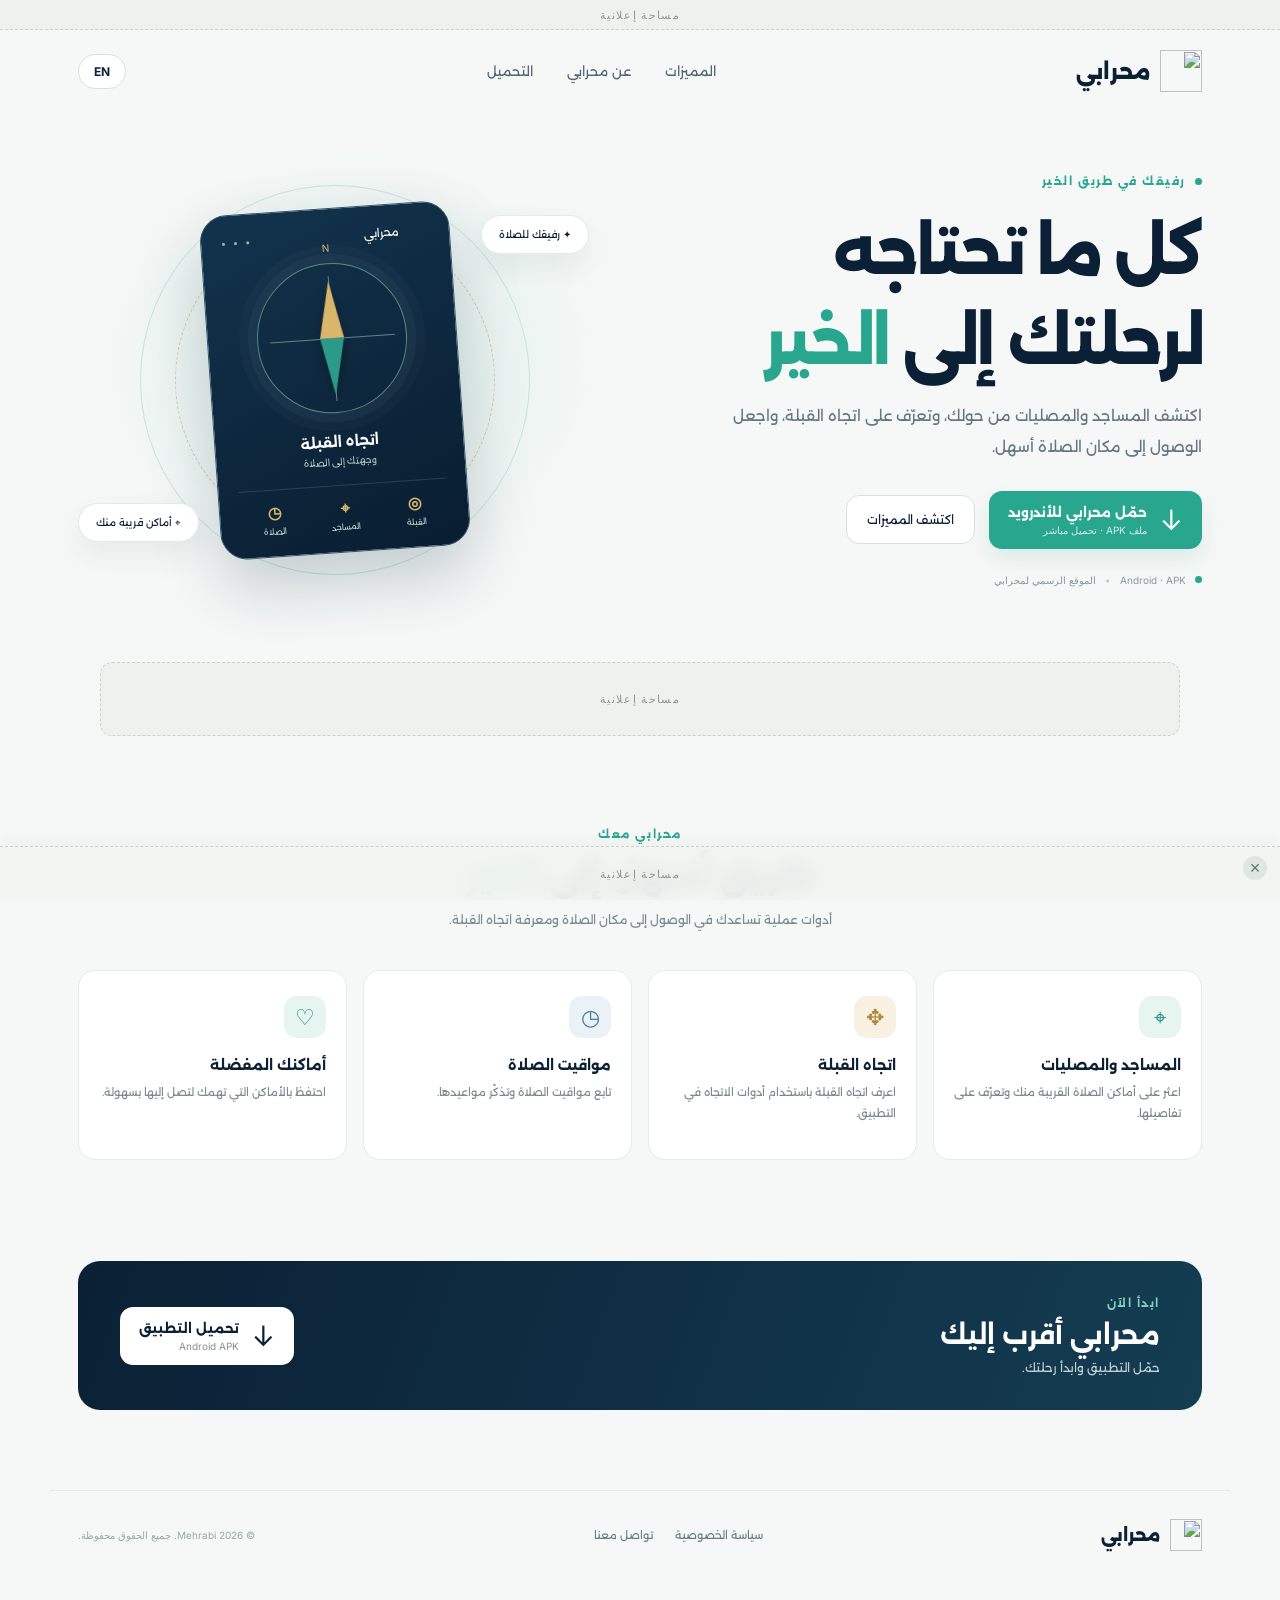
==== index.html @ f96bce85 "Add files via upload" ====
<!doctype html>
<html lang="ar" dir="rtl">
<head>
  <meta charset="utf-8">
  <meta name="viewport" content="width=device-width, initial-scale=1">
  <meta name="theme-color" content="#0b2035">
  <meta name="description" content="محرابي — رفيقك في طريق الخير. اكتشف المساجد والمصليات، واعرف اتجاه القبلة بسهولة.">
  <title>محرابي | الموقع الرسمي</title>
  <link rel="icon" href="assets/mehrabi-mark.svg" type="image/svg+xml">
  <link rel="preconnect" href="https://fonts.googleapis.com">
  <link rel="preconnect" href="https://fonts.gstatic.com" crossorigin>
  <link href="https://fonts.googleapis.com/css2?family=Alexandria:wght@400;500;600;700;800&family=Inter:wght@400;500;600;700;800&display=swap" rel="stylesheet">
  <link rel="stylesheet" href="styles.css">
  <script src="config.js"></script>
  <script defer src="script.js"></script>
</head>
<body>
  <div class="top-ad ad-slot" aria-label="مساحة إعلانية">
    <span data-ar="مساحة إعلانية" data-en="Advertisement">مساحة إعلانية</span>
  </div>

  <header class="site-header">
    <a class="brand" href="#" aria-label="Mehrabi home">
      <img src="assets/mehrabi-mark.svg" alt="" class="brand-mark">
      <span class="brand-name">محرابي</span>
    </a>
    <nav class="nav">
      <a href="#features" data-ar="المميزات" data-en="Features">المميزات</a>
      <a href="#about" data-ar="عن محرابي" data-en="About">عن محرابي</a>
      <a href="#download" data-ar="التحميل" data-en="Download">التحميل</a>
    </nav>
    <button id="languageToggle" class="language-toggle" type="button" aria-label="Switch language">EN</button>
  </header>

  <main>
    <section class="hero" id="about">
      <div class="hero-glow"></div>
      <div class="hero-copy">
        <div class="eyebrow"><span class="live-dot"></span><span data-ar="رفيقك في طريق الخير" data-en="Your companion on the path to good">رفيقك في طريق الخير</span></div>
        <h1 data-ar="كل ما تحتاجه<br>لرحلتك إلى <em>الخير</em>" data-en="Everything you need<br>on your <em>journey to good</em>">كل ما تحتاجه<br>لرحلتك إلى <em>الخير</em></h1>
        <p data-ar="اكتشف المساجد والمصليات من حولك، وتعرّف على اتجاه القبلة، واجعل الوصول إلى مكان الصلاة أسهل." data-en="Discover nearby mosques and prayer spaces, find the Qibla direction, and make every prayer journey easier.">اكتشف المساجد والمصليات من حولك، وتعرّف على اتجاه القبلة، واجعل الوصول إلى مكان الصلاة أسهل.</p>
        <div class="hero-actions" id="download">
          <a class="download-button" id="apkButton" href="#" target="_blank" rel="noopener">
            <span class="download-icon">↓</span>
            <span><strong data-ar="حمّل محرابي للأندرويد" data-en="Download Mehrabi for Android">حمّل محرابي للأندرويد</strong><small data-ar="ملف APK · تحميل مباشر" data-en="APK file · Direct download">ملف APK · تحميل مباشر</small></span>
          </a>
          <a class="secondary-button" href="#features" data-ar="اكتشف المميزات" data-en="Explore features">اكتشف المميزات</a>
        </div>
        <div class="version-line"><span class="version-dot"></span><span id="versionLabel">Android · APK</span><span class="separator">•</span><span data-ar="الموقع الرسمي لمحرابي" data-en="Official Mehrabi website">الموقع الرسمي لمحرابي</span></div>
      </div>
      <div class="hero-art" aria-label="Mehrabi app illustration">
        <div class="orbit orbit-one"></div><div class="orbit orbit-two"></div>
        <div class="app-card">
          <div class="app-card-top"><span class="tiny-brand"><img src="assets/mehrabi-mark.svg" alt=""> محرابي</span><span class="signal">● ● ●</span></div>
          <div class="compass-wrap"><div class="compass-ring"><div class="compass-needle"></div><span class="north">N</span></div></div>
          <div class="app-card-title" data-ar="اتجاه القبلة" data-en="Qibla direction">اتجاه القبلة</div>
          <div class="app-card-sub" data-ar="وجهتك إلى الصلاة" data-en="Your direction to prayer">وجهتك إلى الصلاة</div>
          <div class="mini-stat-row"><div><b>◎</b><span data-ar="القبلة" data-en="Qibla">القبلة</span></div><div><b>⌖</b><span data-ar="المساجد" data-en="Mosques">المساجد</span></div><div><b>◷</b><span data-ar="الصلاة" data-en="Prayer">الصلاة</span></div></div>
        </div>
        <div class="floating-chip chip-top">✦ <span data-ar="رفيقك للصلاة" data-en="Your prayer companion">رفيقك للصلاة</span></div>
        <div class="floating-chip chip-bottom">⌖ <span data-ar="أماكن قريبة منك" data-en="Places near you">أماكن قريبة منك</span></div>
      </div>
    </section>

    <div class="mid-ad ad-slot"><span data-ar="مساحة إعلانية" data-en="Advertisement">مساحة إعلانية</span></div>

    <section class="features section" id="features">
      <div class="section-heading"><span class="section-kicker" data-ar="محرابي معك" data-en="MEHRABI WITH YOU">محرابي معك</span><h2 data-ar="طريق أسهل إلى <em>الخير</em>" data-en="A simpler way to <em>good</em>">طريق أسهل إلى <em>الخير</em></h2><p data-ar="أدوات عملية تساعدك في الوصول إلى مكان الصلاة ومعرفة اتجاه القبلة." data-en="Helpful tools to find prayer spaces and stay oriented toward the Qibla.">أدوات عملية تساعدك في الوصول إلى مكان الصلاة ومعرفة اتجاه القبلة.</p></div>
      <div class="feature-grid">
        <article class="feature-card"><div class="feature-icon">⌖</div><h3 data-ar="المساجد والمصليات" data-en="Mosques & prayer spaces">المساجد والمصليات</h3><p data-ar="اعثر على أماكن الصلاة القريبة منك وتعرّف على تفاصيلها." data-en="Find nearby prayer places and explore useful details about them.">اعثر على أماكن الصلاة القريبة منك وتعرّف على تفاصيلها.</p></article>
        <article class="feature-card"><div class="feature-icon gold">✥</div><h3 data-ar="اتجاه القبلة" data-en="Qibla direction">اتجاه القبلة</h3><p data-ar="اعرف اتجاه القبلة باستخدام أدوات الاتجاه في التطبيق." data-en="Find the Qibla direction with the app's direction tools.">اعرف اتجاه القبلة باستخدام أدوات الاتجاه في التطبيق.</p></article>
        <article class="feature-card"><div class="feature-icon blue">◷</div><h3 data-ar="مواقيت الصلاة" data-en="Prayer times">مواقيت الصلاة</h3><p data-ar="تابع مواقيت الصلاة وتذكّر مواعيدها." data-en="Keep track of prayer times and stay reminded.">تابع مواقيت الصلاة وتذكّر مواعيدها.</p></article>
        <article class="feature-card"><div class="feature-icon">♡</div><h3 data-ar="أماكنك المفضلة" data-en="Your favorites">أماكنك المفضلة</h3><p data-ar="احتفظ بالأماكن التي تهمك لتصل إليها بسهولة." data-en="Save places that matter to you for quick access.">احتفظ بالأماكن التي تهمك لتصل إليها بسهولة.</p></article>
      </div>
    </section>

    <section class="download-panel">
      <div><span class="section-kicker" data-ar="ابدأ الآن" data-en="GET STARTED">ابدأ الآن</span><h2 data-ar="محرابي أقرب إليك" data-en="Mehrabi is closer than ever">محرابي أقرب إليك</h2><p data-ar="حمّل التطبيق وابدأ رحلتك." data-en="Download the app and get started.">حمّل التطبيق وابدأ رحلتك.</p></div>
      <a class="download-button light" id="bottomApkButton" href="#" target="_blank" rel="noopener"><span class="download-icon">↓</span><span><strong data-ar="تحميل التطبيق" data-en="Download app">تحميل التطبيق</strong><small>Android APK</small></span></a>
    </section>
  </main>

  <footer class="footer">
    <a class="brand footer-brand" href="#"><img src="assets/mehrabi-mark.svg" alt="" class="brand-mark"><span class="brand-name">محرابي</span></a>
    <div class="footer-links"><a id="privacyLink" href="#" data-ar="سياسة الخصوصية" data-en="Privacy policy">سياسة الخصوصية</a><a id="contactLink" href="#" data-ar="تواصل معنا" data-en="Contact us">تواصل معنا</a><a id="playLink" class="hidden" href="#" target="_blank" rel="noopener">Google Play</a></div>
    <p>© <span id="year"></span> Mehrabi. <span data-ar="جميع الحقوق محفوظة." data-en="All rights reserved.">جميع الحقوق محفوظة.</span></p>
  </footer>

  <div class="bottom-ad ad-slot" id="bottomAd"><span data-ar="مساحة إعلانية" data-en="Advertisement">مساحة إعلانية</span><button id="closeAd" type="button" aria-label="Close ad placeholder">×</button></div>
</body>
</html>
---- styles.css ----
:root{--navy:#0b2035;--navy2:#102d46;--teal:#28a68e;--gold:#d9b66c;--ink:#142b3d;--muted:#6d7d88;--paper:#f6f8f7;--line:#e4ebe8}*{box-sizing:border-box}html{scroll-behavior:smooth}body{margin:0;background:var(--paper);color:var(--ink);font-family:"Alexandria",sans-serif;padding-bottom:64px}a{color:inherit;text-decoration:none}.ad-slot{display:flex;align-items:center;justify-content:center;background:#eef2ef;color:#8a9993;border:1px dashed #c8d3cd;font:500 11px "Inter",sans-serif;letter-spacing:.12em}.top-ad{height:30px;border-width:0 0 1px}.mid-ad{height:74px;max-width:1080px;margin:0 auto 15px;border-radius:12px}.site-header{height:82px;max-width:1180px;padding:0 28px;margin:auto;display:flex;align-items:center;justify-content:space-between}.brand{display:flex;align-items:center;gap:10px}.brand-mark{width:42px;height:42px}.brand-name{font-size:21px;font-weight:800;color:var(--navy)}.nav{display:flex;gap:34px;color:#526575;font-size:13px}.nav a:hover,.footer-links a:hover{color:var(--teal)}.language-toggle{border:1px solid #d8e1dc;border-radius:30px;background:white;color:var(--navy);font:700 12px "Inter";padding:9px 15px;cursor:pointer}.hero{max-width:1180px;min-height:530px;margin:0 auto;padding:58px 28px 72px;display:grid;grid-template-columns:1.05fr .95fr;align-items:center;gap:40px;position:relative;overflow:hidden}.hero-copy{position:relative;z-index:2}.eyebrow,.section-kicker{font-size:11px;letter-spacing:.14em;color:var(--teal);font-weight:700;display:flex;align-items:center;gap:9px}.live-dot,.version-dot{width:7px;height:7px;background:var(--teal);border-radius:50%;display:inline-block}.hero h1{font-size:clamp(38px,5vw,62px);line-height:1.45;letter-spacing:-.05em;color:var(--navy);margin:20px 0 12px;font-weight:800}.hero h1 em,.section-heading h2 em{font-style:normal;color:var(--teal)}.hero-copy>p{font-size:15px;line-height:2.1;color:#657681;max-width:520px;margin:0 0 28px}.hero-actions{display:flex;align-items:center;gap:14px;flex-wrap:wrap}.download-button{display:inline-flex;align-items:center;gap:13px;background:var(--teal);color:white;padding:13px 19px;border-radius:13px;box-shadow:0 10px 24px #188c751f;transition:.2s}.download-button:hover{transform:translateY(-2px);box-shadow:0 14px 28px #188c7530}.download-button strong,.download-button small{display:block}.download-button strong{font-size:13px}.download-button small{font:10px "Inter";opacity:.8;margin-top:4px}.download-icon{font:28px "Inter";line-height:1}.secondary-button{border:1px solid #d8e1dc;background:#fff;border-radius:13px;padding:16px 20px;font-size:12px;color:var(--navy)}.version-line{display:flex;align-items:center;gap:9px;color:#8a989f;font:10px "Inter";margin-top:25px}.separator{color:#c0cbc5}.hero-art{height:420px;position:relative;display:grid;place-items:center}.hero-glow{position:absolute;width:600px;height:500px;top:0;left:0;background:radial-gradient(ellipse,#dcefe9 0%,#f6f8f7 65%);pointer-events:none}.orbit{position:absolute;border:1px solid #c9e3da;border-radius:50%;width:390px;height:390px}.orbit-two{width:320px;height:320px;border-style:dashed;border-color:#d8c89d}.app-card{position:relative;width:250px;height:345px;background:linear-gradient(155deg,#12334d,#091d30);border:1px solid #31516a;border-radius:27px;box-shadow:0 30px 65px #102b3d35;padding:20px;color:white;transform:rotate(-4deg);z-index:1}.app-card-top{display:flex;align-items:center;justify-content:space-between;font-size:11px}.tiny-brand{display:flex;align-items:center;gap:7px}.tiny-brand img{width:23px}.signal{font-size:7px;letter-spacing:3px;color:#74c7b3}.compass-wrap{height:190px;display:grid;place-items:center}.compass-ring{width:150px;height:150px;border:1px solid #5b897f;border-radius:50%;position:relative;display:grid;place-items:center;box-shadow:0 0 0 9px #ffffff08,0 0 0 18px #ffffff05}.compass-ring:before,.compass-ring:after{content:"";position:absolute;background:#5b897f}.compass-ring:before{height:125px;width:1px}.compass-ring:after{width:125px;height:1px}.compass-needle{width:0;height:0;border-left:12px solid transparent;border-right:12px solid transparent;border-bottom:57px solid var(--gold);position:absolute;top:17px;filter:drop-shadow(0 4px 6px #0005)}.compass-needle:after{content:"";position:absolute;top:57px;left:-12px;border-left:12px solid transparent;border-right:12px solid transparent;border-top:57px solid #2b9b87}.north{position:absolute;top:-23px;font:10px "Inter";color:var(--gold)}.app-card-title{text-align:center;font-weight:700;font-size:14px}.app-card-sub{text-align:center;font-size:9px;color:#a7c1bd;margin-top:5px}.mini-stat-row{display:flex;justify-content:space-around;border-top:1px solid #ffffff20;margin-top:18px;padding-top:13px}.mini-stat-row div{display:grid;justify-items:center;gap:4px}.mini-stat-row b{font-size:16px;color:var(--gold)}.mini-stat-row span{font-size:8px;color:#b8cbc8}.floating-chip{position:absolute;background:white;border:1px solid #e2ebe6;border-radius:40px;padding:12px 17px;box-shadow:0 12px 30px #173b3014;color:var(--navy);font-size:10px;z-index:2}.chip-top{top:45px;right:4px}.chip-bottom{bottom:48px;left:0}.section{max-width:1180px;margin:0 auto;padding:76px 28px}.section-heading{text-align:center;max-width:600px;margin:0 auto 38px}.section-heading .section-kicker{justify-content:center}.section-heading h2{font-size:34px;color:var(--navy);margin:13px 0 8px}.section-heading p{font-size:12px;line-height:2;color:#7b8a91}.feature-grid{display:grid;grid-template-columns:repeat(4,1fr);gap:16px}.feature-card{background:white;border:1px solid var(--line);border-radius:17px;padding:25px 20px;min-height:190px;transition:.2s}.feature-card:hover{transform:translateY(-4px);box-shadow:0 15px 35px #153c2c0d}.feature-icon{width:42px;height:42px;border-radius:13px;background:#e7f5f0;color:#168b75;display:grid;place-items:center;font-size:22px}.feature-icon.gold{background:#f8f1e2;color:#b18a3e}.feature-icon.blue{background:#eaf1f7;color:#477a9b}.feature-card h3{font-size:14px;margin:18px 0 8px;color:var(--navy)}.feature-card p{font-size:11px;line-height:1.9;color:#7b8a91;margin:0}.download-panel{max-width:1124px;margin:25px auto 80px;padding:35px 42px;background:linear-gradient(110deg,#0b2035,#143d52);border-radius:22px;display:flex;align-items:center;justify-content:space-between;color:white;gap:20px}.download-panel .section-kicker{color:#7dd0bc}.download-panel h2{font-size:26px;margin:9px 0}.download-panel p{font-size:12px;color:#c0d1d3;margin:0}.download-button.light{background:#fff;color:var(--navy);box-shadow:none}.download-button.light small{color:#63767d}.footer{max-width:1180px;margin:auto;padding:28px;display:flex;align-items:center;justify-content:space-between;gap:18px;border-top:1px solid var(--line);flex-wrap:wrap}.footer-brand .brand-mark{width:32px;height:32px}.footer-brand .brand-name{font-size:17px}.footer-links{display:flex;gap:22px;font-size:11px;color:#6e7d83}.footer>p{font:10px "Inter";color:#9aa6a6;margin:0}.bottom-ad{position:fixed;z-index:10;bottom:0;left:0;right:0;height:54px;background:#f2f5f2ee;backdrop-filter:blur(10px);border-width:1px 0 0;box-shadow:0 -5px 18px #102b3d0a}.bottom-ad button{position:absolute;right:13px;top:9px;border:0;background:#dfe7e2;border-radius:50%;width:24px;height:24px;color:#61736b;font-size:18px;cursor:pointer}.hidden{display:none!important}body[dir="ltr"]{font-family:"Inter",sans-serif}body[dir="ltr"] .hero-copy,body[dir="ltr"] .feature-card{text-align:left}body[dir="ltr"] .hero-actions,body[dir="ltr"] .version-line{direction:ltr}body[dir="ltr"] .chip-top{right:auto;left:4px}body[dir="ltr"] .chip-bottom{left:auto;right:0}body[dir="ltr"] .top-ad,body[dir="ltr"] .mid-ad,body[dir="ltr"] .bottom-ad{letter-spacing:.12em}@media(max-width:850px){.hero{grid-template-columns:1fr;padding-top:45px;gap:10px}.hero-copy{text-align:center}.hero-copy>p{margin-left:auto;margin-right:auto}.eyebrow,.hero-actions,.version-line{justify-content:center}.hero-art{height:370px}.hero-glow{left:50%;transform:translateX(-50%)}.feature-grid{grid-template-columns:repeat(2,1fr)}.nav{gap:15px}.download-panel{margin:20px 18px 65px;padding:28px;}}@media(max-width:560px){.site-header{height:68px;padding:0 17px}.brand-mark{width:35px;height:35px}.brand-name{font-size:18px}.nav{display:none}.hero{padding:43px 20px 45px;min-height:auto}.hero h1{font-size:39px}.hero-copy>p{font-size:13px}.hero-art{height:335px}.app-card{transform:scale(.88) rotate(-4deg)}.orbit{transform:scale(.85)}.chip-top{right:0;top:22px}.chip-bottom{left:0;bottom:23px}.section{padding:55px 18px}.section-heading h2{font-size:27px}.feature-grid{gap:10px}.feature-card{padding:19px 14px;min-height:185px}.feature-card h3{font-size:12px}.feature-card p{font-size:10px}.download-panel{margin:10px 14px 55px;padding:25px 20px;flex-direction:column;text-align:center;align-items:stretch}.download-panel .download-button{justify-content:center}.footer{padding:24px 18px;justify-content:center;text-align:center}.footer-links{width:100%;justify-content:center}.footer>p{width:100%}.mid-ad{margin:0 14px 10px;height:58px}}
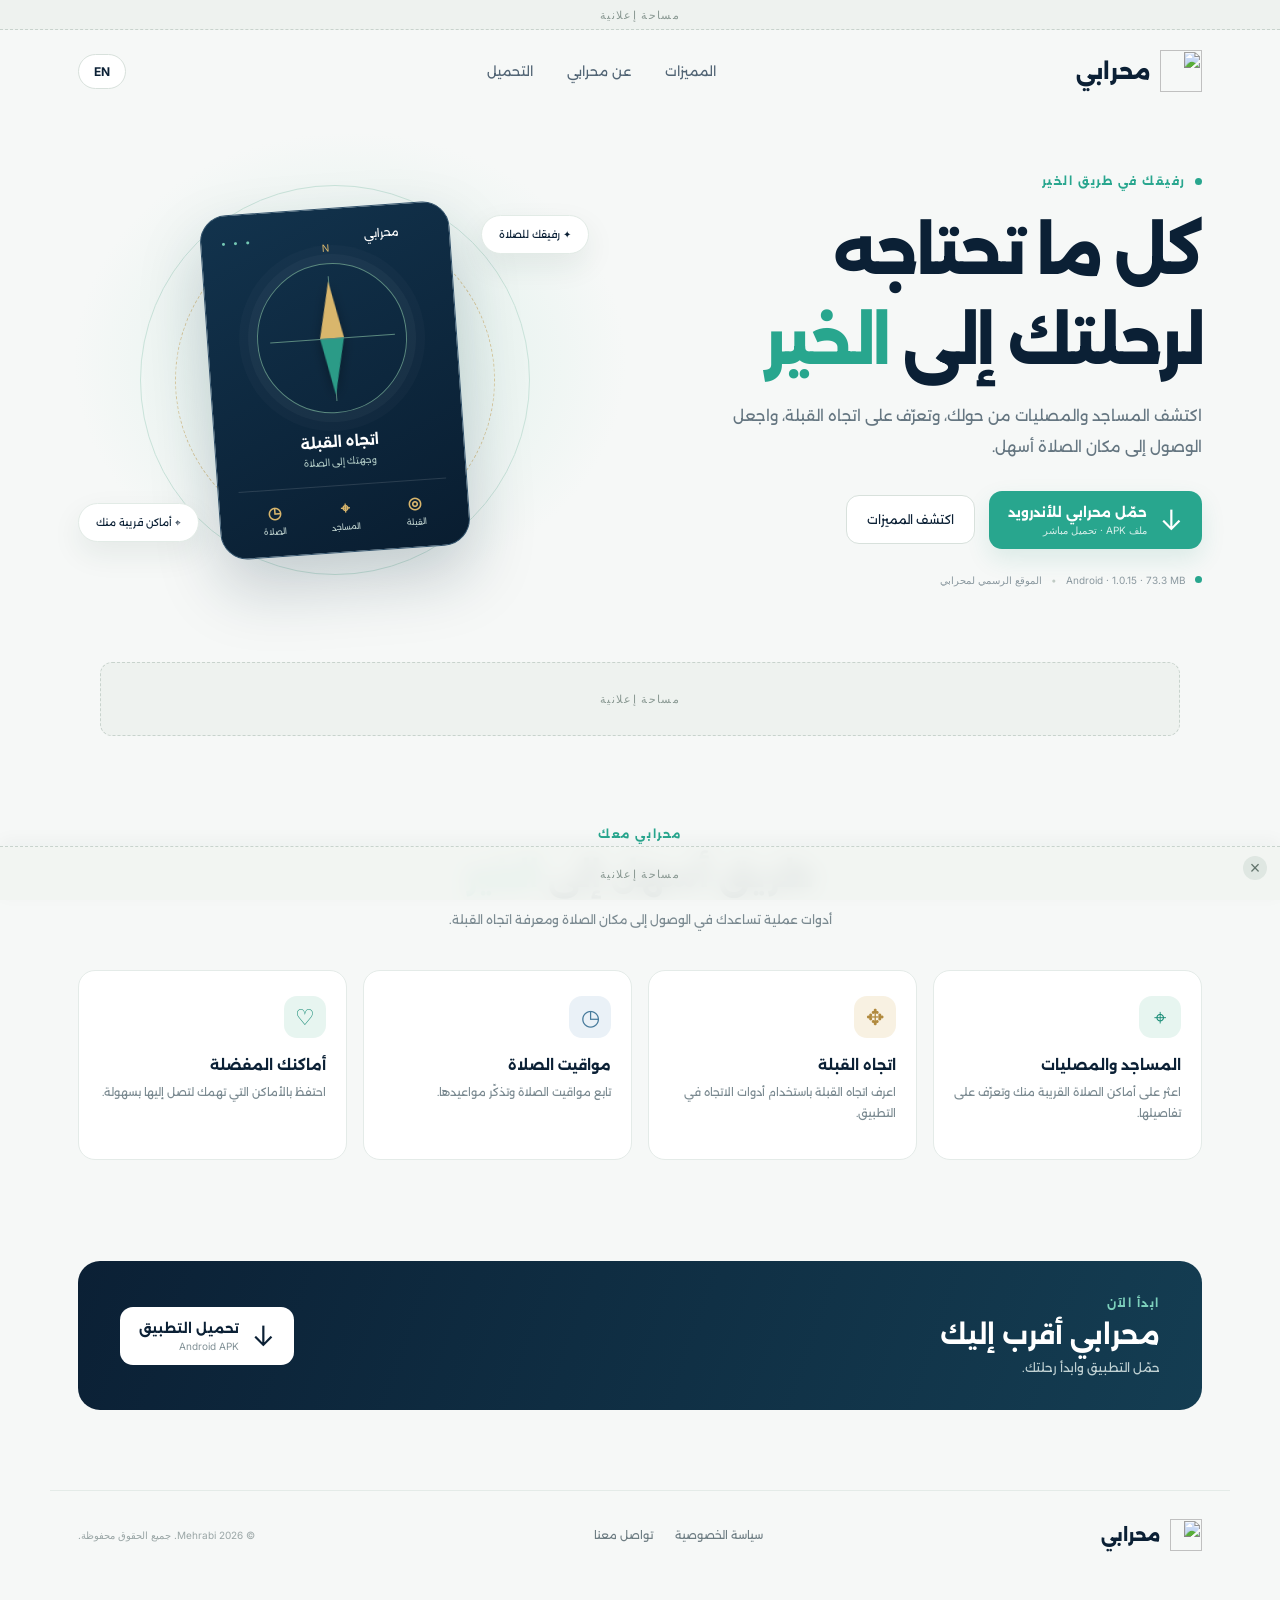
==== commit 77392325: "Add AdSense site verification code" ====
--- a/index.html
+++ b/index.html
@@ -11,6 +11,7 @@
   <link rel="preconnect" href="https://fonts.gstatic.com" crossorigin>
   <link href="https://fonts.googleapis.com/css2?family=Alexandria:wght@400;500;600;700;800&family=Inter:wght@400;500;600;700;800&display=swap" rel="stylesheet">
   <link rel="stylesheet" href="styles.css">
+  <script async src="https://pagead2.googlesyndication.com/pagead/js/adsbygoogle.js?client=ca-pub-3854975250525461" crossorigin="anonymous"></script>
   <script src="config.js"></script>
   <script defer src="script.js"></script>
 </head>
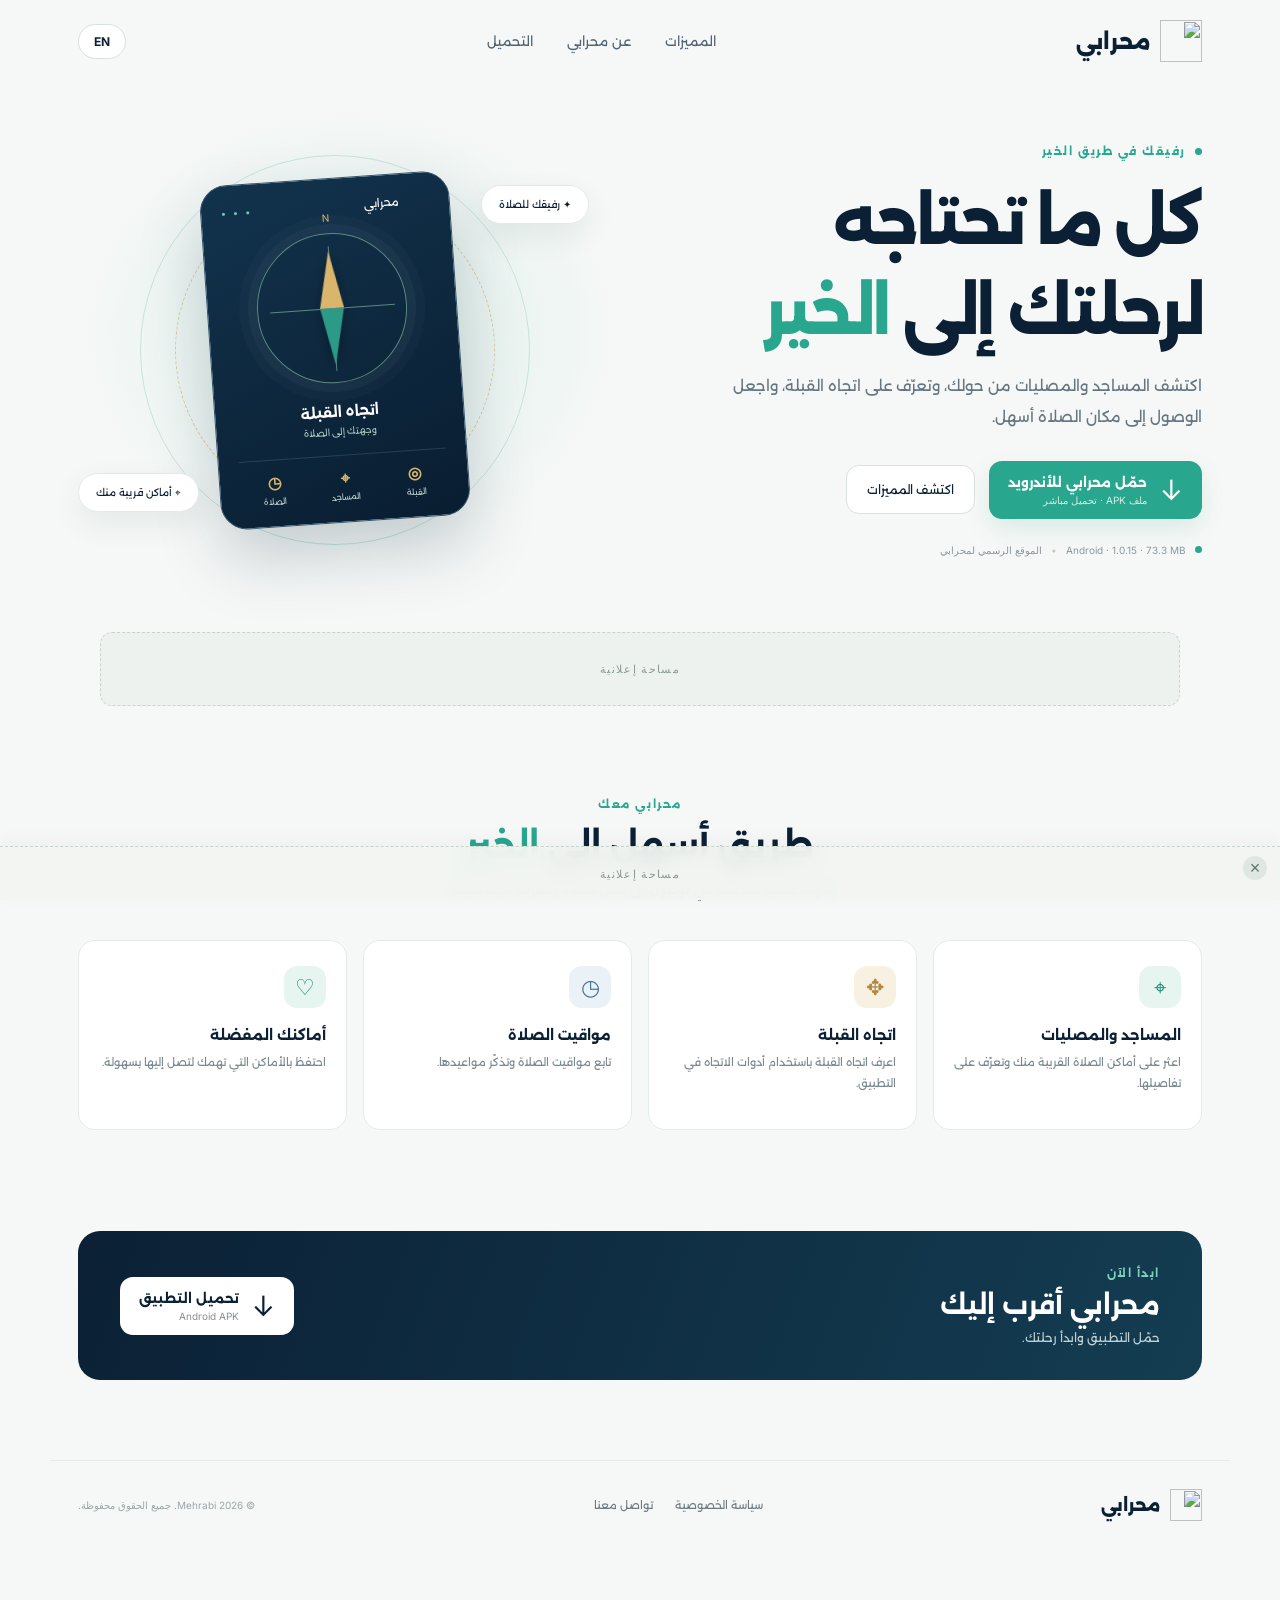
==== commit efdf73d4: "Remove top ad placeholder and use official Mehrabi app icon" ====
--- a/index.html
+++ b/index.html
@@ -6,7 +6,7 @@
   <meta name="theme-color" content="#0b2035">
   <meta name="description" content="محرابي — رفيقك في طريق الخير. اكتشف المساجد والمصليات، واعرف اتجاه القبلة بسهولة.">
   <title>محرابي | الموقع الرسمي</title>
-  <link rel="icon" href="assets/mehrabi-mark.svg" type="image/svg+xml">
+  <link rel="icon" href="https://raw.githubusercontent.com/Ahmadamjad11/Mehrabi/main/assets/images/icon.png" type="image/svg+xml">
   <link rel="preconnect" href="https://fonts.googleapis.com">
   <link rel="preconnect" href="https://fonts.gstatic.com" crossorigin>
   <link href="https://fonts.googleapis.com/css2?family=Alexandria:wght@400;500;600;700;800&family=Inter:wght@400;500;600;700;800&display=swap" rel="stylesheet">
@@ -16,13 +16,9 @@
   <script defer src="script.js"></script>
 </head>
 <body>
-  <div class="top-ad ad-slot" aria-label="مساحة إعلانية">
-    <span data-ar="مساحة إعلانية" data-en="Advertisement">مساحة إعلانية</span>
-  </div>
-
   <header class="site-header">
     <a class="brand" href="#" aria-label="Mehrabi home">
-      <img src="assets/mehrabi-mark.svg" alt="" class="brand-mark">
+      <img src="https://raw.githubusercontent.com/Ahmadamjad11/Mehrabi/main/assets/images/icon.png" alt="" class="brand-mark">
       <span class="brand-name">محرابي</span>
     </a>
     <nav class="nav">
@@ -52,7 +48,7 @@
       <div class="hero-art" aria-label="Mehrabi app illustration">
         <div class="orbit orbit-one"></div><div class="orbit orbit-two"></div>
         <div class="app-card">
-          <div class="app-card-top"><span class="tiny-brand"><img src="assets/mehrabi-mark.svg" alt=""> محرابي</span><span class="signal">● ● ●</span></div>
+          <div class="app-card-top"><span class="tiny-brand"><img src="https://raw.githubusercontent.com/Ahmadamjad11/Mehrabi/main/assets/images/icon.png" alt=""> محرابي</span><span class="signal">● ● ●</span></div>
           <div class="compass-wrap"><div class="compass-ring"><div class="compass-needle"></div><span class="north">N</span></div></div>
           <div class="app-card-title" data-ar="اتجاه القبلة" data-en="Qibla direction">اتجاه القبلة</div>
           <div class="app-card-sub" data-ar="وجهتك إلى الصلاة" data-en="Your direction to prayer">وجهتك إلى الصلاة</div>
@@ -82,7 +78,7 @@
   </main>
 
   <footer class="footer">
-    <a class="brand footer-brand" href="#"><img src="assets/mehrabi-mark.svg" alt="" class="brand-mark"><span class="brand-name">محرابي</span></a>
+    <a class="brand footer-brand" href="#"><img src="https://raw.githubusercontent.com/Ahmadamjad11/Mehrabi/main/assets/images/icon.png" alt="" class="brand-mark"><span class="brand-name">محرابي</span></a>
     <div class="footer-links"><a id="privacyLink" href="#" data-ar="سياسة الخصوصية" data-en="Privacy policy">سياسة الخصوصية</a><a id="contactLink" href="#" data-ar="تواصل معنا" data-en="Contact us">تواصل معنا</a><a id="playLink" class="hidden" href="#" target="_blank" rel="noopener">Google Play</a></div>
     <p>© <span id="year"></span> Mehrabi. <span data-ar="جميع الحقوق محفوظة." data-en="All rights reserved.">جميع الحقوق محفوظة.</span></p>
   </footer>
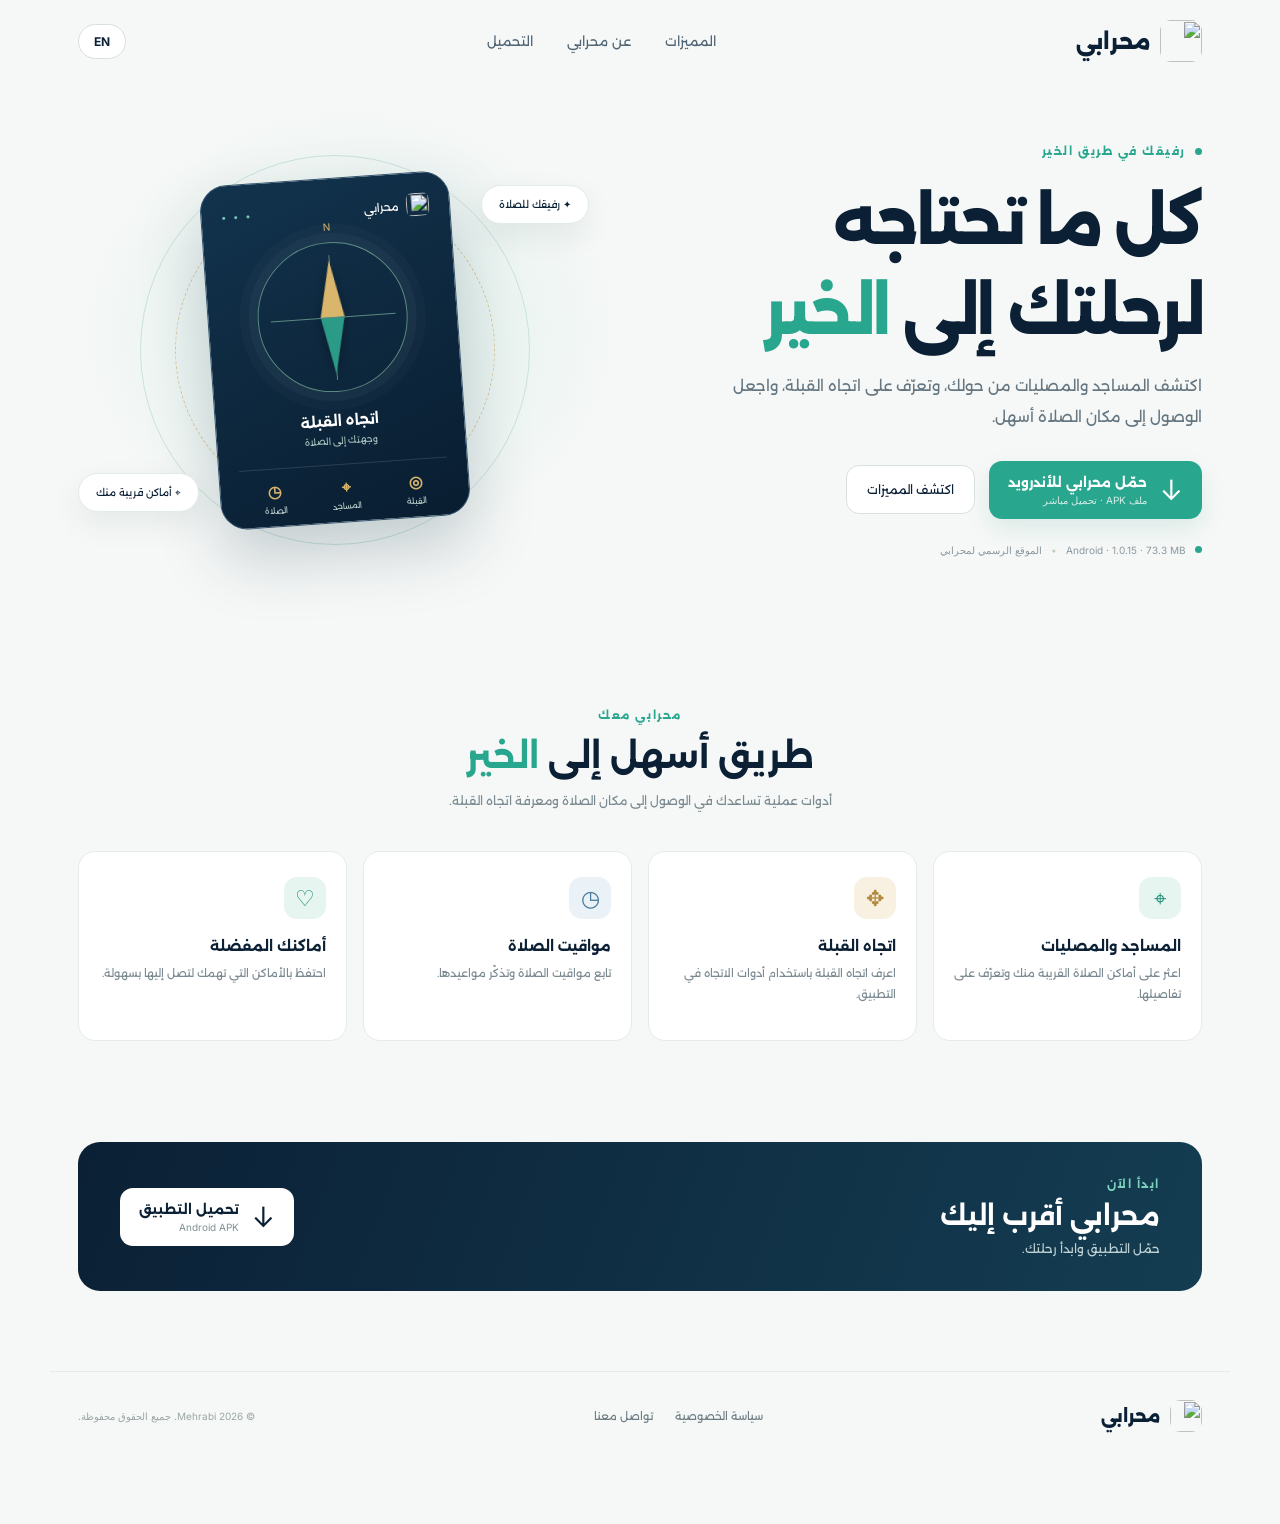
==== commit a29c3d89: "Remove remaining ad placeholder sections" ====
--- a/index.html
+++ b/index.html
@@ -59,8 +59,6 @@
       </div>
     </section>
 
-    <div class="mid-ad ad-slot"><span data-ar="مساحة إعلانية" data-en="Advertisement">مساحة إعلانية</span></div>
-
     <section class="features section" id="features">
       <div class="section-heading"><span class="section-kicker" data-ar="محرابي معك" data-en="MEHRABI WITH YOU">محرابي معك</span><h2 data-ar="طريق أسهل إلى <em>الخير</em>" data-en="A simpler way to <em>good</em>">طريق أسهل إلى <em>الخير</em></h2><p data-ar="أدوات عملية تساعدك في الوصول إلى مكان الصلاة ومعرفة اتجاه القبلة." data-en="Helpful tools to find prayer spaces and stay oriented toward the Qibla.">أدوات عملية تساعدك في الوصول إلى مكان الصلاة ومعرفة اتجاه القبلة.</p></div>
       <div class="feature-grid">
@@ -83,6 +81,5 @@
     <p>© <span id="year"></span> Mehrabi. <span data-ar="جميع الحقوق محفوظة." data-en="All rights reserved.">جميع الحقوق محفوظة.</span></p>
   </footer>
 
-  <div class="bottom-ad ad-slot" id="bottomAd"><span data-ar="مساحة إعلانية" data-en="Advertisement">مساحة إعلانية</span><button id="closeAd" type="button" aria-label="Close ad placeholder">×</button></div>
 </body>
 </html>
--- a/styles.css
+++ b/styles.css
@@ -1 +1 @@
-:root{--navy:#0b2035;--navy2:#102d46;--teal:#28a68e;--gold:#d9b66c;--ink:#142b3d;--muted:#6d7d88;--paper:#f6f8f7;--line:#e4ebe8}*{box-sizing:border-box}html{scroll-behavior:smooth}body{margin:0;background:var(--paper);color:var(--ink);font-family:"Alexandria",sans-serif;padding-bottom:64px}a{color:inherit;text-decoration:none}.ad-slot{display:flex;align-items:center;justify-content:center;background:#eef2ef;color:#8a9993;border:1px dashed #c8d3cd;font:500 11px "Inter",sans-serif;letter-spacing:.12em}.top-ad{height:30px;border-width:0 0 1px}.mid-ad{height:74px;max-width:1080px;margin:0 auto 15px;border-radius:12px}.site-header{height:82px;max-width:1180px;padding:0 28px;margin:auto;display:flex;align-items:center;justify-content:space-between}.brand{display:flex;align-items:center;gap:10px}.brand-mark{width:42px;height:42px}.brand-name{font-size:21px;font-weight:800;color:var(--navy)}.nav{display:flex;gap:34px;color:#526575;font-size:13px}.nav a:hover,.footer-links a:hover{color:var(--teal)}.language-toggle{border:1px solid #d8e1dc;border-radius:30px;background:white;color:var(--navy);font:700 12px "Inter";padding:9px 15px;cursor:pointer}.hero{max-width:1180px;min-height:530px;margin:0 auto;padding:58px 28px 72px;display:grid;grid-template-columns:1.05fr .95fr;align-items:center;gap:40px;position:relative;overflow:hidden}.hero-copy{position:relative;z-index:2}.eyebrow,.section-kicker{font-size:11px;letter-spacing:.14em;color:var(--teal);font-weight:700;display:flex;align-items:center;gap:9px}.live-dot,.version-dot{width:7px;height:7px;background:var(--teal);border-radius:50%;display:inline-block}.hero h1{font-size:clamp(38px,5vw,62px);line-height:1.45;letter-spacing:-.05em;color:var(--navy);margin:20px 0 12px;font-weight:800}.hero h1 em,.section-heading h2 em{font-style:normal;color:var(--teal)}.hero-copy>p{font-size:15px;line-height:2.1;color:#657681;max-width:520px;margin:0 0 28px}.hero-actions{display:flex;align-items:center;gap:14px;flex-wrap:wrap}.download-button{display:inline-flex;align-items:center;gap:13px;background:var(--teal);color:white;padding:13px 19px;border-radius:13px;box-shadow:0 10px 24px #188c751f;transition:.2s}.download-button:hover{transform:translateY(-2px);box-shadow:0 14px 28px #188c7530}.download-button strong,.download-button small{display:block}.download-button strong{font-size:13px}.download-button small{font:10px "Inter";opacity:.8;margin-top:4px}.download-icon{font:28px "Inter";line-height:1}.secondary-button{border:1px solid #d8e1dc;background:#fff;border-radius:13px;padding:16px 20px;font-size:12px;color:var(--navy)}.version-line{display:flex;align-items:center;gap:9px;color:#8a989f;font:10px "Inter";margin-top:25px}.separator{color:#c0cbc5}.hero-art{height:420px;position:relative;display:grid;place-items:center}.hero-glow{position:absolute;width:600px;height:500px;top:0;left:0;background:radial-gradient(ellipse,#dcefe9 0%,#f6f8f7 65%);pointer-events:none}.orbit{position:absolute;border:1px solid #c9e3da;border-radius:50%;width:390px;height:390px}.orbit-two{width:320px;height:320px;border-style:dashed;border-color:#d8c89d}.app-card{position:relative;width:250px;height:345px;background:linear-gradient(155deg,#12334d,#091d30);border:1px solid #31516a;border-radius:27px;box-shadow:0 30px 65px #102b3d35;padding:20px;color:white;transform:rotate(-4deg);z-index:1}.app-card-top{display:flex;align-items:center;justify-content:space-between;font-size:11px}.tiny-brand{display:flex;align-items:center;gap:7px}.tiny-brand img{width:23px}.signal{font-size:7px;letter-spacing:3px;color:#74c7b3}.compass-wrap{height:190px;display:grid;place-items:center}.compass-ring{width:150px;height:150px;border:1px solid #5b897f;border-radius:50%;position:relative;display:grid;place-items:center;box-shadow:0 0 0 9px #ffffff08,0 0 0 18px #ffffff05}.compass-ring:before,.compass-ring:after{content:"";position:absolute;background:#5b897f}.compass-ring:before{height:125px;width:1px}.compass-ring:after{width:125px;height:1px}.compass-needle{width:0;height:0;border-left:12px solid transparent;border-right:12px solid transparent;border-bottom:57px solid var(--gold);position:absolute;top:17px;filter:drop-shadow(0 4px 6px #0005)}.compass-needle:after{content:"";position:absolute;top:57px;left:-12px;border-left:12px solid transparent;border-right:12px solid transparent;border-top:57px solid #2b9b87}.north{position:absolute;top:-23px;font:10px "Inter";color:var(--gold)}.app-card-title{text-align:center;font-weight:700;font-size:14px}.app-card-sub{text-align:center;font-size:9px;color:#a7c1bd;margin-top:5px}.mini-stat-row{display:flex;justify-content:space-around;border-top:1px solid #ffffff20;margin-top:18px;padding-top:13px}.mini-stat-row div{display:grid;justify-items:center;gap:4px}.mini-stat-row b{font-size:16px;color:var(--gold)}.mini-stat-row span{font-size:8px;color:#b8cbc8}.floating-chip{position:absolute;background:white;border:1px solid #e2ebe6;border-radius:40px;padding:12px 17px;box-shadow:0 12px 30px #173b3014;color:var(--navy);font-size:10px;z-index:2}.chip-top{top:45px;right:4px}.chip-bottom{bottom:48px;left:0}.section{max-width:1180px;margin:0 auto;padding:76px 28px}.section-heading{text-align:center;max-width:600px;margin:0 auto 38px}.section-heading .section-kicker{justify-content:center}.section-heading h2{font-size:34px;color:var(--navy);margin:13px 0 8px}.section-heading p{font-size:12px;line-height:2;color:#7b8a91}.feature-grid{display:grid;grid-template-columns:repeat(4,1fr);gap:16px}.feature-card{background:white;border:1px solid var(--line);border-radius:17px;padding:25px 20px;min-height:190px;transition:.2s}.feature-card:hover{transform:translateY(-4px);box-shadow:0 15px 35px #153c2c0d}.feature-icon{width:42px;height:42px;border-radius:13px;background:#e7f5f0;color:#168b75;display:grid;place-items:center;font-size:22px}.feature-icon.gold{background:#f8f1e2;color:#b18a3e}.feature-icon.blue{background:#eaf1f7;color:#477a9b}.feature-card h3{font-size:14px;margin:18px 0 8px;color:var(--navy)}.feature-card p{font-size:11px;line-height:1.9;color:#7b8a91;margin:0}.download-panel{max-width:1124px;margin:25px auto 80px;padding:35px 42px;background:linear-gradient(110deg,#0b2035,#143d52);border-radius:22px;display:flex;align-items:center;justify-content:space-between;color:white;gap:20px}.download-panel .section-kicker{color:#7dd0bc}.download-panel h2{font-size:26px;margin:9px 0}.download-panel p{font-size:12px;color:#c0d1d3;margin:0}.download-button.light{background:#fff;color:var(--navy);box-shadow:none}.download-button.light small{color:#63767d}.footer{max-width:1180px;margin:auto;padding:28px;display:flex;align-items:center;justify-content:space-between;gap:18px;border-top:1px solid var(--line);flex-wrap:wrap}.footer-brand .brand-mark{width:32px;height:32px}.footer-brand .brand-name{font-size:17px}.footer-links{display:flex;gap:22px;font-size:11px;color:#6e7d83}.footer>p{font:10px "Inter";color:#9aa6a6;margin:0}.bottom-ad{position:fixed;z-index:10;bottom:0;left:0;right:0;height:54px;background:#f2f5f2ee;backdrop-filter:blur(10px);border-width:1px 0 0;box-shadow:0 -5px 18px #102b3d0a}.bottom-ad button{position:absolute;right:13px;top:9px;border:0;background:#dfe7e2;border-radius:50%;width:24px;height:24px;color:#61736b;font-size:18px;cursor:pointer}.hidden{display:none!important}body[dir="ltr"]{font-family:"Inter",sans-serif}body[dir="ltr"] .hero-copy,body[dir="ltr"] .feature-card{text-align:left}body[dir="ltr"] .hero-actions,body[dir="ltr"] .version-line{direction:ltr}body[dir="ltr"] .chip-top{right:auto;left:4px}body[dir="ltr"] .chip-bottom{left:auto;right:0}body[dir="ltr"] .top-ad,body[dir="ltr"] .mid-ad,body[dir="ltr"] .bottom-ad{letter-spacing:.12em}@media(max-width:850px){.hero{grid-template-columns:1fr;padding-top:45px;gap:10px}.hero-copy{text-align:center}.hero-copy>p{margin-left:auto;margin-right:auto}.eyebrow,.hero-actions,.version-line{justify-content:center}.hero-art{height:370px}.hero-glow{left:50%;transform:translateX(-50%)}.feature-grid{grid-template-columns:repeat(2,1fr)}.nav{gap:15px}.download-panel{margin:20px 18px 65px;padding:28px;}}@media(max-width:560px){.site-header{height:68px;padding:0 17px}.brand-mark{width:35px;height:35px}.brand-name{font-size:18px}.nav{display:none}.hero{padding:43px 20px 45px;min-height:auto}.hero h1{font-size:39px}.hero-copy>p{font-size:13px}.hero-art{height:335px}.app-card{transform:scale(.88) rotate(-4deg)}.orbit{transform:scale(.85)}.chip-top{right:0;top:22px}.chip-bottom{left:0;bottom:23px}.section{padding:55px 18px}.section-heading h2{font-size:27px}.feature-grid{gap:10px}.feature-card{padding:19px 14px;min-height:185px}.feature-card h3{font-size:12px}.feature-card p{font-size:10px}.download-panel{margin:10px 14px 55px;padding:25px 20px;flex-direction:column;text-align:center;align-items:stretch}.download-panel .download-button{justify-content:center}.footer{padding:24px 18px;justify-content:center;text-align:center}.footer-links{width:100%;justify-content:center}.footer>p{width:100%}.mid-ad{margin:0 14px 10px;height:58px}}
+:root{--navy:#0b2035;--navy2:#102d46;--teal:#28a68e;--gold:#d9b66c;--ink:#142b3d;--muted:#6d7d88;--paper:#f6f8f7;--line:#e4ebe8}*{box-sizing:border-box}html{scroll-behavior:smooth}body{margin:0;background:var(--paper);color:var(--ink);font-family:"Alexandria",sans-serif;padding-bottom:64px}a{color:inherit;text-decoration:none}.ad-slot{display:flex;align-items:center;justify-content:center;background:#eef2ef;color:#8a9993;border:1px dashed #c8d3cd;font:500 11px "Inter",sans-serif;letter-spacing:.12em}.top-ad{height:30px;border-width:0 0 1px}.mid-ad{height:74px;max-width:1080px;margin:0 auto 15px;border-radius:12px}.site-header{height:82px;max-width:1180px;padding:0 28px;margin:auto;display:flex;align-items:center;justify-content:space-between}.brand{display:flex;align-items:center;gap:10px}.brand-mark{width:42px;height:42px;object-fit:cover;border-radius:11px}.brand-name{font-size:21px;font-weight:800;color:var(--navy)}.nav{display:flex;gap:34px;color:#526575;font-size:13px}.nav a:hover,.footer-links a:hover{color:var(--teal)}.language-toggle{border:1px solid #d8e1dc;border-radius:30px;background:white;color:var(--navy);font:700 12px "Inter";padding:9px 15px;cursor:pointer}.hero{max-width:1180px;min-height:530px;margin:0 auto;padding:58px 28px 72px;display:grid;grid-template-columns:1.05fr .95fr;align-items:center;gap:40px;position:relative;overflow:hidden}.hero-copy{position:relative;z-index:2}.eyebrow,.section-kicker{font-size:11px;letter-spacing:.14em;color:var(--teal);font-weight:700;display:flex;align-items:center;gap:9px}.live-dot,.version-dot{width:7px;height:7px;background:var(--teal);border-radius:50%;display:inline-block}.hero h1{font-size:clamp(38px,5vw,62px);line-height:1.45;letter-spacing:-.05em;color:var(--navy);margin:20px 0 12px;font-weight:800}.hero h1 em,.section-heading h2 em{font-style:normal;color:var(--teal)}.hero-copy>p{font-size:15px;line-height:2.1;color:#657681;max-width:520px;margin:0 0 28px}.hero-actions{display:flex;align-items:center;gap:14px;flex-wrap:wrap}.download-button{display:inline-flex;align-items:center;gap:13px;background:var(--teal);color:white;padding:13px 19px;border-radius:13px;box-shadow:0 10px 24px #188c751f;transition:.2s}.download-button:hover{transform:translateY(-2px);box-shadow:0 14px 28px #188c7530}.download-button strong,.download-button small{display:block}.download-button strong{font-size:13px}.download-button small{font:10px "Inter";opacity:.8;margin-top:4px}.download-icon{font:28px "Inter";line-height:1}.secondary-button{border:1px solid #d8e1dc;background:#fff;border-radius:13px;padding:16px 20px;font-size:12px;color:var(--navy)}.version-line{display:flex;align-items:center;gap:9px;color:#8a989f;font:10px "Inter";margin-top:25px}.separator{color:#c0cbc5}.hero-art{height:420px;position:relative;display:grid;place-items:center}.hero-glow{position:absolute;width:600px;height:500px;top:0;left:0;background:radial-gradient(ellipse,#dcefe9 0%,#f6f8f7 65%);pointer-events:none}.orbit{position:absolute;border:1px solid #c9e3da;border-radius:50%;width:390px;height:390px}.orbit-two{width:320px;height:320px;border-style:dashed;border-color:#d8c89d}.app-card{position:relative;width:250px;height:345px;background:linear-gradient(155deg,#12334d,#091d30);border:1px solid #31516a;border-radius:27px;box-shadow:0 30px 65px #102b3d35;padding:20px;color:white;transform:rotate(-4deg);z-index:1}.app-card-top{display:flex;align-items:center;justify-content:space-between;font-size:11px}.tiny-brand{display:flex;align-items:center;gap:7px}.tiny-brand img{width:23px;height:23px;object-fit:cover;border-radius:6px}.signal{font-size:7px;letter-spacing:3px;color:#74c7b3}.compass-wrap{height:190px;display:grid;place-items:center}.compass-ring{width:150px;height:150px;border:1px solid #5b897f;border-radius:50%;position:relative;display:grid;place-items:center;box-shadow:0 0 0 9px #ffffff08,0 0 0 18px #ffffff05}.compass-ring:before,.compass-ring:after{content:"";position:absolute;background:#5b897f}.compass-ring:before{height:125px;width:1px}.compass-ring:after{width:125px;height:1px}.compass-needle{width:0;height:0;border-left:12px solid transparent;border-right:12px solid transparent;border-bottom:57px solid var(--gold);position:absolute;top:17px;filter:drop-shadow(0 4px 6px #0005)}.compass-needle:after{content:"";position:absolute;top:57px;left:-12px;border-left:12px solid transparent;border-right:12px solid transparent;border-top:57px solid #2b9b87}.north{position:absolute;top:-23px;font:10px "Inter";color:var(--gold)}.app-card-title{text-align:center;font-weight:700;font-size:14px}.app-card-sub{text-align:center;font-size:9px;color:#a7c1bd;margin-top:5px}.mini-stat-row{display:flex;justify-content:space-around;border-top:1px solid #ffffff20;margin-top:18px;padding-top:13px}.mini-stat-row div{display:grid;justify-items:center;gap:4px}.mini-stat-row b{font-size:16px;color:var(--gold)}.mini-stat-row span{font-size:8px;color:#b8cbc8}.floating-chip{position:absolute;background:white;border:1px solid #e2ebe6;border-radius:40px;padding:12px 17px;box-shadow:0 12px 30px #173b3014;color:var(--navy);font-size:10px;z-index:2}.chip-top{top:45px;right:4px}.chip-bottom{bottom:48px;left:0}.section{max-width:1180px;margin:0 auto;padding:76px 28px}.section-heading{text-align:center;max-width:600px;margin:0 auto 38px}.section-heading .section-kicker{justify-content:center}.section-heading h2{font-size:34px;color:var(--navy);margin:13px 0 8px}.section-heading p{font-size:12px;line-height:2;color:#7b8a91}.feature-grid{display:grid;grid-template-columns:repeat(4,1fr);gap:16px}.feature-card{background:white;border:1px solid var(--line);border-radius:17px;padding:25px 20px;min-height:190px;transition:.2s}.feature-card:hover{transform:translateY(-4px);box-shadow:0 15px 35px #153c2c0d}.feature-icon{width:42px;height:42px;border-radius:13px;background:#e7f5f0;color:#168b75;display:grid;place-items:center;font-size:22px}.feature-icon.gold{background:#f8f1e2;color:#b18a3e}.feature-icon.blue{background:#eaf1f7;color:#477a9b}.feature-card h3{font-size:14px;margin:18px 0 8px;color:var(--navy)}.feature-card p{font-size:11px;line-height:1.9;color:#7b8a91;margin:0}.download-panel{max-width:1124px;margin:25px auto 80px;padding:35px 42px;background:linear-gradient(110deg,#0b2035,#143d52);border-radius:22px;display:flex;align-items:center;justify-content:space-between;color:white;gap:20px}.download-panel .section-kicker{color:#7dd0bc}.download-panel h2{font-size:26px;margin:9px 0}.download-panel p{font-size:12px;color:#c0d1d3;margin:0}.download-button.light{background:#fff;color:var(--navy);box-shadow:none}.download-button.light small{color:#63767d}.footer{max-width:1180px;margin:auto;padding:28px;display:flex;align-items:center;justify-content:space-between;gap:18px;border-top:1px solid var(--line);flex-wrap:wrap}.footer-brand .brand-mark{width:32px;height:32px}.footer-brand .brand-name{font-size:17px}.footer-links{display:flex;gap:22px;font-size:11px;color:#6e7d83}.footer>p{font:10px "Inter";color:#9aa6a6;margin:0}.bottom-ad{position:fixed;z-index:10;bottom:0;left:0;right:0;height:54px;background:#f2f5f2ee;backdrop-filter:blur(10px);border-width:1px 0 0;box-shadow:0 -5px 18px #102b3d0a}.bottom-ad button{position:absolute;right:13px;top:9px;border:0;background:#dfe7e2;border-radius:50%;width:24px;height:24px;color:#61736b;font-size:18px;cursor:pointer}.hidden{display:none!important}body[dir="ltr"]{font-family:"Inter",sans-serif}body[dir="ltr"] .hero-copy,body[dir="ltr"] .feature-card{text-align:left}body[dir="ltr"] .hero-actions,body[dir="ltr"] .version-line{direction:ltr}body[dir="ltr"] .chip-top{right:auto;left:4px}body[dir="ltr"] .chip-bottom{left:auto;right:0}body[dir="ltr"] .top-ad,body[dir="ltr"] .mid-ad,body[dir="ltr"] .bottom-ad{letter-spacing:.12em}@media(max-width:850px){.hero{grid-template-columns:1fr;padding-top:45px;gap:10px}.hero-copy{text-align:center}.hero-copy>p{margin-left:auto;margin-right:auto}.eyebrow,.hero-actions,.version-line{justify-content:center}.hero-art{height:370px}.hero-glow{left:50%;transform:translateX(-50%)}.feature-grid{grid-template-columns:repeat(2,1fr)}.nav{gap:15px}.download-panel{margin:20px 18px 65px;padding:28px;}}@media(max-width:560px){.site-header{height:68px;padding:0 17px}.brand-mark{width:35px;height:35px}.brand-name{font-size:18px}.nav{display:none}.hero{padding:43px 20px 45px;min-height:auto}.hero h1{font-size:39px}.hero-copy>p{font-size:13px}.hero-art{height:335px}.app-card{transform:scale(.88) rotate(-4deg)}.orbit{transform:scale(.85)}.chip-top{right:0;top:22px}.chip-bottom{left:0;bottom:23px}.section{padding:55px 18px}.section-heading h2{font-size:27px}.feature-grid{gap:10px}.feature-card{padding:19px 14px;min-height:185px}.feature-card h3{font-size:12px}.feature-card p{font-size:10px}.download-panel{margin:10px 14px 55px;padding:25px 20px;flex-direction:column;text-align:center;align-items:stretch}.download-panel .download-button{justify-content:center}.footer{padding:24px 18px;justify-content:center;text-align:center}.footer-links{width:100%;justify-content:center}.footer>p{width:100%}.mid-ad{margin:0 14px 10px;height:58px}}
